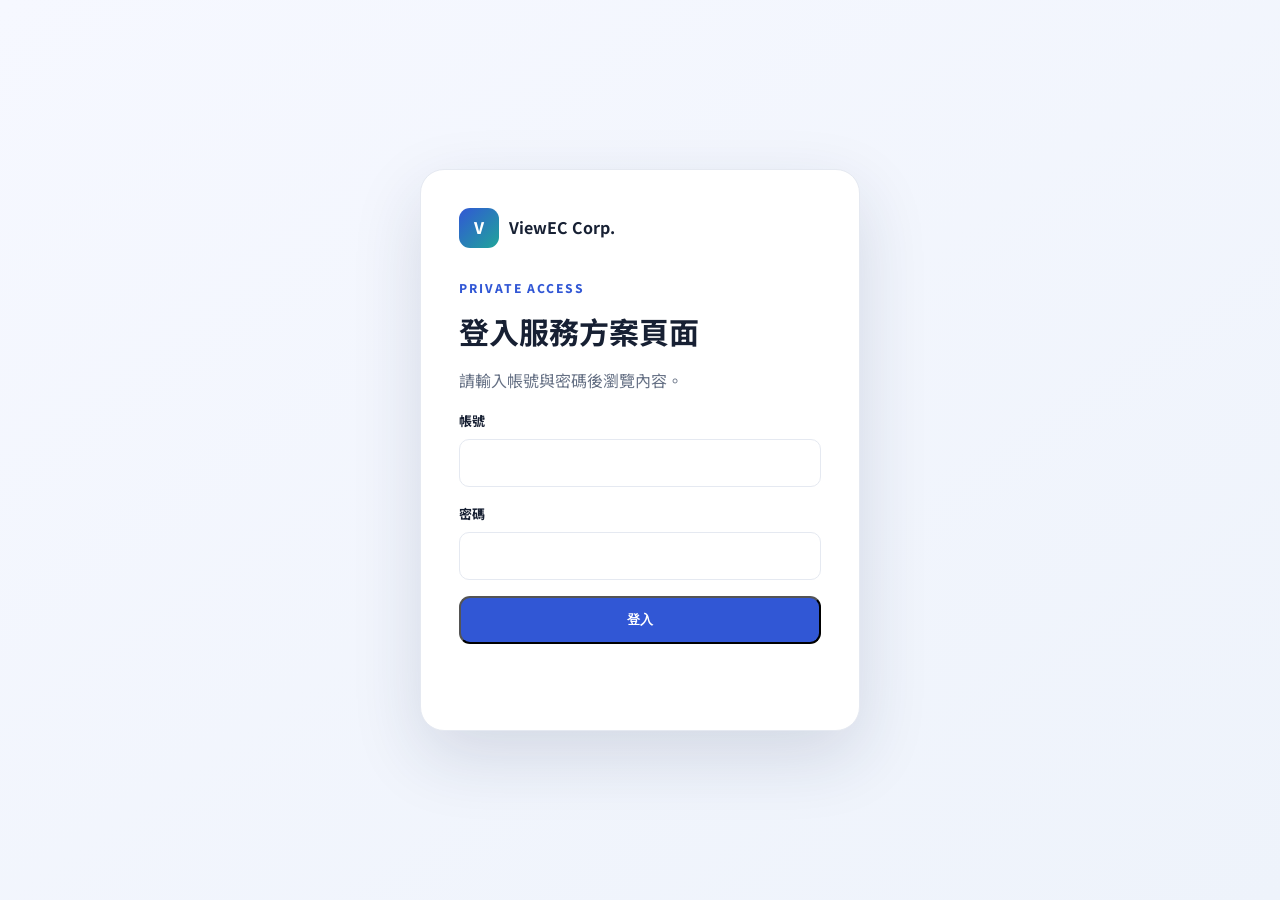
==== index.html @ 18a2d403 "Add files via upload" ====
<!DOCTYPE html>
<html lang="zh-Hant">
<head>
<meta charset="UTF-8"><meta name="viewport" content="width=device-width,initial-scale=1.0">
<title>ViewEC Corp.｜日本市場拓展服務方案</title>
<meta name="description" content="日本市場分析、電商建置、顧問陪跑、團隊培訓與電商營運服務方案。">
<link rel="preconnect" href="https://fonts.googleapis.com"><link rel="preconnect" href="https://fonts.gstatic.com" crossorigin>
<link href="https://fonts.googleapis.com/css2?family=Noto+Sans+TC:wght@400;500;600;700;800&display=swap" rel="stylesheet">
<link rel="stylesheet" href="style.css">
</head>
<body>
<div id="authGate" class="auth-gate" hidden><div class="login-card"><div class="login-brand"><span>V</span><strong>ViewEC Corp.</strong></div><p class="eyebrow">PRIVATE ACCESS</p><h1>登入服務方案頁面</h1><p>請輸入帳號與密碼後瀏覽內容。</p><form id="loginForm"><label>帳號<input id="loginUser" autocomplete="username" required></label><label>密碼<input id="loginPass" type="password" autocomplete="current-password" required></label><button class="cta full" type="submit">登入</button><p id="loginError" class="login-error" aria-live="polite"></p></form></div></div>
<div id="siteApp" hidden>
<header class="header"><div class="container nav"><a class="logo" href="#top"><span>V</span>ViewEC Corp.</a><button id="menu" aria-label="開啟選單">☰</button><nav id="nav"><a href="#services">服務內容</a><a href="#audience">適用對象</a><a href="#plans">服務方案</a><a href="#compare">方案比較</a><a href="addons.html">單項服務</a><button class="nav-logout" id="logoutBtn" type="button">登出</button></nav></div></header>
<main id="top">
<section class="hero"><div class="container hero-grid"><div class="reveal"><p class="eyebrow">JAPAN MARKET GROWTH PARTNER</p><h1>讓台灣品牌，<br>更有策略地走進日本市場。</h1><p class="lead">從市場分析、平台建置、商品在地化到營運優化，提供符合品牌現況與團隊能力的日本市場拓展方案。</p><div class="actions"><a class="cta" href="#plans">查看服務方案</a><a class="ghost" href="addons.html">查看單項服務</a></div><div class="tags"><span>日本市場分析</span><span>跨境電商建置</span><span>顧問陪跑與培訓</span><span>日本電商營運</span></div></div><div class="dashboard reveal"><div class="window"><div class="dots">● ● ●</div><div class="panel"><div class="panel-title"><div><small>JAPAN EC OVERVIEW</small><strong>品牌成長儀表板</strong></div><b>LIVE</b></div><div class="kpis"><div><small>營收成長</small><strong>+42%</strong></div><div><small>轉換率</small><strong>3.8%</strong></div><div><small>ROAS</small><strong>284%</strong></div></div><div class="bars"><i style="height:35%"></i><i style="height:50%"></i><i style="height:44%"></i><i style="height:66%"></i><i style="height:59%"></i><i style="height:82%"></i><i style="height:95%"></i></div><div class="platforms"><span>Rakuten</span><span>Amazon</span><span>Shopify</span><span>OMO</span></div></div></div></div></div></section>
<section class="section" id="services"><div class="container"><div class="heading center reveal"><p class="eyebrow">WHAT WE DO</p><h2>從進入市場到穩定成長，整合每一個關鍵環節。</h2><p>不只協助執行，也協助品牌建立能長期運作的日本市場能力。</p></div><div class="grid four">
<article class="card reveal"><em>01</em><div class="icon">市場</div><h3>日本市場分析</h3><p>確認商品定位、市場機會、競品與消費者需求。</p><ul><li>市場與競品調查</li><li>商品適性與價格分析</li><li>關鍵字與消費趨勢</li></ul></article>
<article class="card reveal"><em>02</em><div class="icon">建置</div><h3>EC 平台建置</h3><p>依據品牌資源與銷售模式，規劃適合的平台與架構。</p><ul><li>Rakuten／Amazon</li><li>Shopify／自有官網</li><li>商品頁與購物流程</li></ul></article>
<article class="card reveal"><em>03</em><div class="icon">顧問</div><h3>顧問陪跑與培訓</h3><p>協助團隊補足日本市場知識，建立可自行執行的營運能力。</p><ul><li>定期顧問會議</li><li>日本市場策略建議</li><li>SOP 建立與團隊培訓</li></ul></article>
<article class="card reveal"><em>04</em><div class="icon">營運</div><h3>日本電商營運</h3><p>從商品上架、活動到數據檢討，持續改善營運表現。</p><ul><li>商品頁在地化</li><li>廣告與活動規劃</li><li>KPI 與營運優化</li></ul></article>
</div></div></section>
<section class="section soft" id="audience"><div class="container"><div class="heading reveal audience-heading"><p class="eyebrow">WHO IT IS FOR</p><h2>依照你的現況，選擇不同的推進方式。</h2><p>選擇最符合目前狀況的階段，我們會在下方為你標示推薦方案。</p></div><div class="grid three stage-grid">
<button class="aud stage-card reveal" type="button" data-stage="starter"><span>新手階段</span><h3>尚未具備電商經驗</h3><p>希望用最少成本測試日本市場對產品的反應，先以實際市場驗證評估商品是否具有發展潛力。</p><b>推薦：基礎導入方案／代銷售方案 →</b></button>
<button class="aud stage-card feature reveal" type="button" data-stage="growth"><span>拓展階段</span><h3>已有電商經驗，但尚未進入日本</h3><p>補足日本法規、在地化、平台規則與行銷差異。</p><b>推薦：日本市場陪跑方案 →</b></button>
<button class="aud stage-card reveal" type="button" data-stage="enterprise"><span>成長階段</span><h3>已進入日本，希望改善成效</h3><p>想進入或已經進入日本市場，希望節省內部人力與營運成本，將日本電商營運交由 ViewEC 執行。</p><b>推薦：客製代營運方案 →</b></button>
</div></div></section>
<section class="section" id="plans"><div class="container"><div class="heading center reveal wide-heading"><p class="eyebrow">SERVICE PLANS</p><h2>依照品牌階段，選擇適合的合作方案。</h2><p>推薦方案會依照你上方選擇的品牌階段自動切換；服務方案可單獨購買，也可與單項服務自由組合。</p></div><div class="grid three pricing">
<article class="price reveal" data-plan="starter"><b class="recommended" hidden>推薦方案</b><p class="plan">STARTER</p><h3>基礎導入方案</h3><p class="desc">適合希望以較低初期投入測試日本市場對產品的反應，評估市場潛力與後續投入可行性的品牌。</p><div class="price-type"><small>專案型</small><strong>先驗證市場</strong></div><ul><li>品牌與商品現況訪談</li><li>日本市場與競品分析</li><li>商品適性與價格建議</li><li>平台與進入方式建議</li><li>一次成果說明會議</li></ul><button class="ghost full select-plan" type="button" data-plan="starter">選擇此方案</button></article>
<article class="price reveal popular" data-plan="growth"><b class="recommended">推薦方案</b><p class="plan">GROWTH</p><h3>日本市場陪跑方案</h3><p class="desc">適合已有電商能力，但缺少日本市場經驗，希望由顧問陪同推進並建立內部營運能力的品牌。</p><div class="price-type"><small>月顧問型</small><strong>陪你一起做</strong></div><ul><li>日本市場策略與年度規劃</li><li>平台、商品頁與活動建議</li><li>廣告策略與優化建議</li><li>定期顧問會議</li><li>KPI 管理、SOP 與團隊培訓</li></ul><button class="cta full select-plan" type="button" data-plan="growth">選擇此方案</button></article>
<article class="price reveal" data-plan="enterprise"><b class="recommended" hidden>推薦方案</b><p class="plan">ENTERPRISE</p><h3>客製代營運方案</h3><p class="desc">適合想進入或已進入日本市場，希望節省內部人力與營運成本，將日常營運與執行交由 ViewEC 團隊負責的品牌。</p><div class="price-type"><small>月營運型</small><strong>由我們執行</strong></div><ul><li>基本方案：NT$36,000／月＋3%</li><li>圖片設計方案：NT$48,000／月＋3%</li><li>行銷設計方案：NT$52,000／月＋3%</li><li>年繳可享 9 折優惠</li></ul><a class="ghost full" href="#managed-plans">查看 3 種方案</a></article>
</div>
<div class="sales-entry reveal"><div><p class="plan">SALES</p><h3>代銷售方案</h3><p>適合希望用最少成本測試日本市場對產品的反應，透過實際銷售評估商品是否具有市場潛力的新手品牌。</p></div><a class="cta" href="#sales-plans">查看 2 種方案</a></div>
<div id="selectionNotice" class="selection-notice" hidden></div></div></section>
<section class="section soft subplans" id="sales-plans"><div class="container"><div class="heading center reveal"><p class="eyebrow">SALES PLANS</p><h2>代銷售方案</h2><p>以較低固定成本進入日本市場，透過實際銷售驗證市場反應。</p></div><div class="grid two subplan-grid">
<article class="price reveal"><p class="plan">SIMPLE</p><h3>簡易方案</h3><p class="old-price">原價 NT$28,000／月</p><div class="subprice">NT$19,800<small>／月（未稅）</small></div><p class="fee-note">＋25% 營收服務費（含運費）｜年繳可享 9 折</p><ul><li>文案翻譯／日籍編修／QC／上架：5 個 Listing</li><li>商品 SEO 優化</li><li>協助金物流設定、訂單管理</li><li>協助出貨與國際配送</li><li>樂天站內日文客服與評價管理</li><li>行銷活動規劃與執行</li><li>廣告投放：請參考單項服務</li></ul><button class="ghost full select-plan" type="button" data-plan="salesSimple">選擇此方案</button></article>
<article class="price reveal"><p class="plan">BASIC</p><h3>基本方案</h3><p class="old-price">原價 NT$38,000／月</p><div class="subprice">NT$25,800<small>／月（未稅）</small></div><p class="fee-note">＋25% 營收服務費（含運費）｜年繳可享 9 折</p><ul><li>文案翻譯／日籍編修／QC／上架：10 個 Listing</li><li>商品 SEO 優化</li><li>協助金物流設定、訂單管理</li><li>協助出貨與國際配送</li><li>樂天站內日文客服與評價管理</li><li>行銷活動規劃與執行</li><li>廣告投放：請參考單項服務</li></ul><button class="ghost full select-plan" type="button" data-plan="salesBasic">選擇此方案</button></article>
</div></div></section>
<section class="section" id="managed-plans"><div class="container"><div class="heading center reveal"><p class="eyebrow">MANAGED OPERATION</p><h2>客製代營運方案</h2><p>依需要的營運與設計支援程度，選擇適合的執行方案。</p></div><div class="grid three subplan-grid">
<article class="price reveal"><p class="plan">BASIC</p><h3>基本方案</h3><div class="subprice">NT$36,000<small>／月（未稅）</small></div><p class="fee-note">＋3% 營收服務費｜年繳可享 9 折</p><ul><li>前期市場調查</li><li>文案翻譯／日籍編修／QC／上架：10 個 Listing</li><li>商品 SEO 優化</li><li>訂單、庫存、物流與客服管理</li><li>行銷活動規劃與執行、廣告投放</li><li>月度營運與後台數據報告</li></ul><button class="ghost full select-plan" type="button" data-plan="managedBasic">選擇此方案</button></article>
<article class="price reveal"><p class="plan">DESIGN</p><h3>圖片設計方案</h3><div class="subprice">NT$48,000<small>／月（未稅）</small></div><p class="fee-note">＋3% 營收服務費｜年繳可享 9 折</p><ul><li>包含基本方案服務</li><li>商品圖片企劃與設計</li><li>商品視覺優化</li><li>文案翻譯／日籍編修／QC／上架：10 個 Listing</li><li>月度營運與後台數據報告</li></ul><button class="ghost full select-plan" type="button" data-plan="managedDesign">選擇此方案</button></article>
<article class="price reveal"><p class="plan">MARKETING DESIGN</p><h3>行銷設計方案</h3><div class="subprice">NT$52,000<small>／月（未稅）</small></div><p class="fee-note">＋3% 營收服務費｜年繳可享 9 折</p><ul><li>包含基本方案服務</li><li>商品圖片企劃與設計</li><li>品牌專頁製作</li><li>廣告／行銷圖片設計</li><li>行銷活動與廣告完整執行</li><li>月度營運與後台數據報告</li></ul><button class="ghost full select-plan" type="button" data-plan="managedMarketing">選擇此方案</button></article>
</div></div></section>
<section class="section soft" id="compare"><div class="container"><div class="heading center reveal"><p class="eyebrow">PLAN COMPARISON</p><h2>完整方案比較</h2><p>先確認合作模式，再一次比較代銷售與客製代營運的所有服務內容與報價。</p></div>
<div class="comparison-block reveal"><div class="comparison-title"><div><span>01</span><h3>合作模式比較</h3></div><p>確認你需要的是市場導入、顧問陪跑，或直接委託 ViewEC 執行。</p></div><div class="table-wrap"><table><thead><tr><th>服務內容</th><th>基礎導入</th><th class="highlight">市場陪跑</th><th>客製代營運</th></tr></thead><tbody>
<tr><td>品牌與需求訪談</td><td>✓</td><td class="highlight">✓</td><td>✓</td></tr><tr><td>日本市場與競品分析</td><td>基礎</td><td class="highlight">定期更新</td><td>深度客製</td></tr><tr><td>商品適性與價格建議</td><td>✓</td><td class="highlight">✓</td><td>✓</td></tr><tr><td>日本法規與流程建議</td><td>基礎</td><td class="highlight">✓</td><td>✓</td></tr><tr><td>EC 平台規劃</td><td>建議</td><td class="highlight">策略規劃</td><td>建置與整合</td></tr><tr><td>商品頁在地化</td><td></td><td class="highlight">建議與檢討</td><td>執行支援</td></tr><tr><td>廣告與活動營運</td><td></td><td class="highlight">策略與優化建議</td><td>完整執行</td></tr><tr><td>KPI 與數據檢討</td><td>一次</td><td class="highlight">定期</td><td>定期＋Dashboard</td></tr><tr><td>顧問會議</td><td>成果會議</td><td class="highlight">每月／雙週</td><td>依專案安排</td></tr><tr><td>SOP 與團隊培訓</td><td></td><td class="highlight">✓</td><td></td></tr>
</tbody></table></div></div>

<div class="comparison-block detailed-comparison reveal"><div class="comparison-title"><div><span>02</span><h3>營運方案完整比較</h3></div><p>代銷售 2 種方案與客製代營運 3 種方案，價格與服務內容一次看清楚。</p></div>
<div class="mobile-swipe-hint">← 左右滑動查看更多方案 →</div>
<div class="table-wrap detailed-table-wrap"><table class="detailed-table">
<colgroup><col class="service-col"><col class="plan-col"><col class="plan-col"><col class="plan-col"><col class="plan-col"><col class="plan-col"></colgroup><thead>
<tr class="group-head"><th rowspan="2">服務內容</th><th colspan="2" class="sales-group">代銷售</th><th colspan="3" class="managed-group">客製代營運</th></tr>
<tr><th data-plan-col="salesSimple">簡易方案</th><th data-plan-col="salesBasic">基本方案</th><th data-plan-col="managedBasic">基本方案</th><th data-plan-col="managedDesign">圖片設計方案</th><th data-plan-col="managedMarketing">行銷設計方案</th></tr>
</thead><tbody>
<tr class="price-row"><td>月費（未稅）</td><td data-plan-col="salesSimple"><strong>NT$19,800</strong><small>原價 NT$28,000</small></td><td data-plan-col="salesBasic"><strong>NT$25,800</strong><small>原價 NT$38,000</small></td><td data-plan-col="managedBasic"><strong>NT$36,000</strong></td><td data-plan-col="managedDesign"><strong>NT$48,000</strong></td><td data-plan-col="managedMarketing"><strong>NT$52,000</strong></td></tr>
<tr><td>營收服務費</td><td data-plan-col="salesSimple"><b>25%</b><small>含運費</small></td><td data-plan-col="salesBasic"><b>25%</b><small>含運費</small></td><td data-plan-col="managedBasic"><b>3%</b></td><td data-plan-col="managedDesign"><b>3%</b></td><td data-plan-col="managedMarketing"><b>3%</b></td></tr>
<tr><td>年繳優惠</td><td data-plan-col="salesSimple">9 折</td><td data-plan-col="salesBasic">9 折</td><td data-plan-col="managedBasic">9 折</td><td data-plan-col="managedDesign">9 折</td><td data-plan-col="managedMarketing">9 折</td></tr>
<tr class="category-row"><td colspan="6">前置作業</td></tr>
<tr><td>前期市場調查</td><td data-plan-col="salesSimple"></td><td data-plan-col="salesBasic"></td><td data-plan-col="managedBasic">✓</td><td data-plan-col="managedDesign">✓</td><td data-plan-col="managedMarketing">✓</td></tr>
<tr><td>文案翻譯／日籍編修／QC／上架</td><td data-plan-col="salesSimple">5 個 Listing</td><td data-plan-col="salesBasic">10 個 Listing</td><td data-plan-col="managedBasic">10 個 Listing</td><td data-plan-col="managedDesign">10 個 Listing</td><td data-plan-col="managedMarketing">10 個 Listing</td></tr>
<tr><td>商品 SEO 優化</td><td data-plan-col="salesSimple">✓</td><td data-plan-col="salesBasic">✓</td><td data-plan-col="managedBasic">✓</td><td data-plan-col="managedDesign">✓</td><td data-plan-col="managedMarketing">✓</td></tr>
<tr><td>商品圖片企劃與設計</td><td data-plan-col="salesSimple"></td><td data-plan-col="salesBasic"></td><td data-plan-col="managedBasic"></td><td data-plan-col="managedDesign">✓</td><td data-plan-col="managedMarketing">✓</td></tr>
<tr><td>協助金物流設置</td><td data-plan-col="salesSimple">✓</td><td data-plan-col="salesBasic">✓</td><td data-plan-col="managedBasic">✓</td><td data-plan-col="managedDesign">✓</td><td data-plan-col="managedMarketing">✓</td></tr>
<tr class="category-row"><td colspan="6">動態營運</td></tr>
<tr><td>訂單管理</td><td data-plan-col="salesSimple">✓</td><td data-plan-col="salesBasic">✓</td><td data-plan-col="managedBasic">✓</td><td data-plan-col="managedDesign">✓</td><td data-plan-col="managedMarketing">✓</td></tr>
<tr><td>庫存規劃與管理</td><td data-plan-col="salesSimple"></td><td data-plan-col="salesBasic"></td><td data-plan-col="managedBasic">✓</td><td data-plan-col="managedDesign">✓</td><td data-plan-col="managedMarketing">✓</td></tr>
<tr><td>協助出貨與國際配送</td><td data-plan-col="salesSimple">✓</td><td data-plan-col="salesBasic">✓</td><td data-plan-col="managedBasic">✓</td><td data-plan-col="managedDesign">✓</td><td data-plan-col="managedMarketing">✓</td></tr>
<tr><td>樂天站內日文客服與評價管理</td><td data-plan-col="salesSimple">✓</td><td data-plan-col="salesBasic">✓</td><td data-plan-col="managedBasic">✓</td><td data-plan-col="managedDesign">✓</td><td data-plan-col="managedMarketing">✓</td></tr>
<tr><td>行銷活動規劃與執行</td><td data-plan-col="salesSimple">✓</td><td data-plan-col="salesBasic">✓</td><td data-plan-col="managedBasic">✓</td><td data-plan-col="managedDesign">✓</td><td data-plan-col="managedMarketing">✓</td></tr>
<tr><td>品牌專頁製作</td><td data-plan-col="salesSimple"></td><td data-plan-col="salesBasic"></td><td data-plan-col="managedBasic"></td><td data-plan-col="managedDesign">✓</td><td data-plan-col="managedMarketing">✓</td></tr>
<tr class="category-row"><td colspan="6">廣告行銷</td></tr>
<tr><td>廣告投放</td><td data-plan-col="salesSimple"><a href="addons.html">請參考單項服務</a></td><td data-plan-col="salesBasic"><a href="addons.html">請參考單項服務</a></td><td data-plan-col="managedBasic">✓</td><td data-plan-col="managedDesign">✓</td><td data-plan-col="managedMarketing">✓</td></tr>
<tr><td>廣告／行銷圖片設計</td><td data-plan-col="salesSimple"></td><td data-plan-col="salesBasic"></td><td data-plan-col="managedBasic"></td><td data-plan-col="managedDesign"></td><td data-plan-col="managedMarketing">✓</td></tr>
<tr class="category-row"><td colspan="6">營運策略與反饋</td></tr>
<tr><td>月度營運報告</td><td data-plan-col="salesSimple"></td><td data-plan-col="salesBasic"></td><td data-plan-col="managedBasic">✓</td><td data-plan-col="managedDesign">✓</td><td data-plan-col="managedMarketing">✓</td></tr>
<tr><td>後台數據報告</td><td data-plan-col="salesSimple"></td><td data-plan-col="salesBasic"></td><td data-plan-col="managedBasic">✓</td><td data-plan-col="managedDesign">✓</td><td data-plan-col="managedMarketing">✓</td></tr>
<tr class="choose-row"><td>選擇方案</td><td data-plan-col="salesSimple"><button class="compare-select select-plan" type="button" data-plan="salesSimple">選擇此方案</button></td><td data-plan-col="salesBasic"><button class="compare-select select-plan" type="button" data-plan="salesBasic">選擇此方案</button></td><td data-plan-col="managedBasic"><button class="compare-select select-plan" type="button" data-plan="managedBasic">選擇此方案</button></td><td data-plan-col="managedDesign"><button class="compare-select select-plan" type="button" data-plan="managedDesign">選擇此方案</button></td><td data-plan-col="managedMarketing"><button class="compare-select select-plan" type="button" data-plan="managedMarketing">選擇此方案</button></td></tr>
</tbody></table></div></div>
<p class="note">※ 實際服務內容、執行範圍與費用，將依品牌現況、商品類型及目標市場另行確認。上述價格皆為未稅價格。</p></div></section>
</main>
<div class="floating-summary" id="floatingSummary" hidden><div><small>已選擇方案</small><strong id="floatingPlan">—</strong></div><a class="cta small" href="addons.html">繼續選擇單項服務</a></div>
<script src="script.js"></script></div></body></html>
---- style.css ----
:root{--p:#3157d5;--pd:#203da5;--ps:#eef2ff;--a:#20a59a;--t:#172033;--m:#657084;--l:#e5e9f1;--soft:#f6f8fc;--dark:#111a2c;--shadow:0 18px 50px rgba(28,43,79,.09)}*{box-sizing:border-box}html{scroll-behavior:smooth}body{margin:0;font-family:"Noto Sans TC",sans-serif;color:var(--t);line-height:1.7}a{color:inherit}.container{width:min(1180px,calc(100% - 40px));margin:auto}.header{position:sticky;top:0;z-index:20;background:rgba(255,255,255,.9);backdrop-filter:blur(15px);border-bottom:1px solid var(--l)}.nav{min-height:72px;display:flex;align-items:center;justify-content:space-between}.logo{display:flex;gap:10px;align-items:center;text-decoration:none;font-size:20px;font-weight:800}.logo span{width:36px;height:36px;display:grid;place-items:center;border-radius:10px;background:linear-gradient(135deg,var(--p),var(--a));color:#fff}nav{display:flex;gap:28px;align-items:center}nav a{text-decoration:none;font-size:14px;font-weight:600;color:#4f5a6d}#menu{display:none;border:0;background:none;font-size:25px}.cta,.ghost{min-height:48px;display:inline-flex;align-items:center;justify-content:center;padding:0 24px;border-radius:11px;text-decoration:none;font-weight:700}.cta{background:var(--p);color:#fff!important}.cta:hover{background:var(--pd)}.cta.small{min-height:40px;padding:0 18px}.ghost{border:1px solid var(--l);background:#fff}.full{width:100%}.hero{padding:105px 0 95px;background:linear-gradient(180deg,#f8faff,#fff)}.hero-grid{display:grid;grid-template-columns:1.05fr .95fr;gap:70px;align-items:center}.eyebrow{margin:0 0 14px;color:var(--p);font-size:12px;font-weight:800;letter-spacing:.16em}.hero h1{margin:0;font-size:clamp(42px,5vw,68px);line-height:1.22;letter-spacing:-.045em}.lead{margin:25px 0 0;color:var(--m);font-size:18px}.actions,.tags{display:flex;gap:12px;flex-wrap:wrap;margin-top:32px}.tags{margin-top:22px}.tags span{padding:7px 12px;border:1px solid var(--l);border-radius:999px;font-size:12px;color:#566174}.window{padding:13px;border-radius:24px;background:#fff;box-shadow:0 30px 80px rgba(42,66,132,.18);transform:rotate(1.5deg)}.dots{height:35px;color:#d7ddea}.panel{padding:25px;border-radius:17px;background:var(--dark);color:#fff}.panel-title{display:flex;justify-content:space-between}.panel-title small,.panel-title strong{display:block}.panel-title small{color:#8290aa;font-size:9px}.panel-title b{color:#72e1d6;font-size:10px}.kpis{display:grid;grid-template-columns:repeat(3,1fr);gap:10px;margin-top:22px}.kpis div{padding:14px;border:1px solid rgba(255,255,255,.07);border-radius:12px}.kpis small,.kpis strong{display:block}.kpis small{color:#8290aa}.bars{height:180px;display:flex;align-items:flex-end;gap:12px;margin-top:22px;padding:20px 18px 0;background:repeating-linear-gradient(to bottom,rgba(255,255,255,.06) 0,rgba(255,255,255,.06) 1px,transparent 1px,transparent 38px)}.bars i{flex:1;min-height:20px;border-radius:7px 7px 0 0;background:linear-gradient(#708cff,#3157d5)}.platforms{display:flex;justify-content:space-between;margin-top:18px;color:#8290aa;font-size:10px}.section{padding:100px 0}.soft{background:var(--soft)}.heading{max-width:760px;margin-bottom:48px}.heading.center{text-align:center;margin-left:auto;margin-right:auto}.heading h2{margin:0;font-size:clamp(32px,4vw,48px);line-height:1.3;letter-spacing:-.035em}.heading>p:last-child{color:var(--m)}.grid{display:grid;gap:20px}.four{grid-template-columns:repeat(4,1fr)}.three{grid-template-columns:repeat(3,1fr)}.card,.aud,.price{position:relative;padding:28px;border:1px solid var(--l);border-radius:18px;background:#fff}.card{min-height:405px}.card em{position:absolute;right:24px;color:#cfd5df;font-style:normal}.icon{width:56px;height:56px;display:grid;place-items:center;border-radius:15px;background:var(--ps);color:var(--p);font-size:13px;font-weight:800}.card h3,.aud h3,.price h3{font-size:21px}.card p,.aud p,.desc{color:var(--m);font-size:14px}.card ul,.price ul{padding:0;list-style:none}.card li,.price li{position:relative;padding-left:20px;margin:10px 0;color:#4d586a;font-size:14px}.card li:before,.price li:before{content:"✓";position:absolute;left:0;color:var(--a);font-weight:800}.aud span{padding:6px 10px;border-radius:999px;background:var(--ps);color:var(--p);font-size:12px;font-weight:700}.aud.feature{border-color:#aebcf4;box-shadow:var(--shadow)}.price{display:flex;flex-direction:column;padding:35px 30px}.price.popular{border:2px solid var(--p);transform:translateY(-12px);box-shadow:0 24px 60px rgba(49,87,213,.16)}.recommended{position:absolute;top:-16px;left:50%;transform:translateX(-50%);padding:7px 16px;border-radius:999px;background:var(--p);color:#fff;font-size:12px}.plan{color:var(--p);font-size:11px;font-weight:800;letter-spacing:.15em}.desc{min-height:72px}.price-type{padding:18px 0;margin:18px 0;border-top:1px solid var(--l);border-bottom:1px solid var(--l)}.price-type small,.price-type strong{display:block}.price-type strong{font-size:23px}.price ul{flex:1}.table-wrap{overflow-x:auto;border:1px solid var(--l);border-radius:20px;background:#fff;box-shadow:var(--shadow)}table{width:100%;min-width:850px;border-collapse:collapse}th,td{padding:18px 22px;border-bottom:1px solid var(--l);text-align:center;font-size:14px}th:first-child,td:first-child{text-align:left;width:31%;font-weight:600}th{background:#fbfcfe}.highlight{background:#f3f6ff}.last td{border:0;padding:24px}.last a{padding:9px 16px;border:1px solid #b9c5f1;border-radius:9px;color:var(--p);text-decoration:none;font-weight:700}.last .table-cta{background:var(--p);color:#fff}.note{text-align:center;color:var(--m);font-size:12px}.reveal{opacity:0;transform:translateY(18px);transition:.65s}.reveal.visible{opacity:1;transform:none}@media(max-width:960px){.hero-grid{grid-template-columns:1fr}.four{grid-template-columns:repeat(2,1fr)}.three{grid-template-columns:1fr}.price.popular{transform:none}.desc{min-height:auto}}@media(max-width:760px){.container{width:calc(100% - 28px)}#menu{display:block}nav{display:none;position:absolute;top:66px;left:14px;right:14px;padding:16px;border:1px solid var(--l);border-radius:14px;background:#fff;box-shadow:var(--shadow)}nav.open{display:grid}.hero{padding:72px 0}.hero h1{font-size:39px}.actions .cta,.actions .ghost{width:100%}.kpis{grid-template-columns:1fr}.four{grid-template-columns:1fr}.section{padding:75px 0}}

/* 2026 update */
.heading.wide-heading{max-width:980px}.heading.wide-heading h2{white-space:nowrap}.audience-heading{max-width:900px}.audience-heading h2{white-space:nowrap}.stage-card{appearance:none;text-align:left;font:inherit;color:inherit;cursor:pointer;width:100%;transition:.2s}.stage-card:hover{transform:translateY(-3px);box-shadow:var(--shadow)}.stage-card b{display:block;margin-top:18px;color:var(--p);font-size:13px}.price{transition:.25s}.price .recommended[hidden]{display:none}.select-plan{border:1px solid var(--l);cursor:pointer;font-family:inherit;font-size:14px}.selection-notice{max-width:680px;margin:28px auto 0;padding:16px 20px;text-align:center;border-radius:12px;background:var(--ps);color:#3f4d68}.selection-notice a{margin-left:8px;color:var(--p);font-weight:700;text-decoration:none}.floating-summary{position:fixed;z-index:18;right:24px;bottom:24px;display:flex;align-items:center;gap:18px;padding:14px 16px;border:1px solid var(--l);border-radius:16px;background:#fff;box-shadow:0 18px 50px rgba(28,43,79,.16)}.floating-summary small,.floating-summary strong{display:block}.floating-summary small{color:var(--m);font-size:11px}.nav-logout{border:0;background:none;color:#718096;font:inherit;font-size:13px;cursor:pointer}.nav a.active{color:var(--p)}
.auth-gate{position:fixed;inset:0;z-index:100;background:linear-gradient(145deg,#f6f8ff,#eef3fb);display:grid;place-items:center;padding:24px}.auth-gate[hidden]{display:none}.login-card{width:min(440px,100%);padding:38px;border:1px solid var(--l);border-radius:24px;background:#fff;box-shadow:0 25px 70px rgba(28,43,79,.14)}.login-brand{display:flex;align-items:center;gap:10px;margin-bottom:30px}.login-brand span{width:40px;height:40px;display:grid;place-items:center;border-radius:11px;background:linear-gradient(135deg,var(--p),var(--a));color:#fff;font-weight:800}.login-card h1{font-size:30px;line-height:1.3;margin:0 0 10px}.login-card>p:not(.eyebrow){color:var(--m)}.login-card label{display:block;margin:16px 0;font-size:13px;font-weight:700}.login-card input{width:100%;height:48px;margin-top:7px;padding:0 13px;border:1px solid var(--l);border-radius:10px;font:inherit;outline:none}.login-card input:focus{border-color:var(--p);box-shadow:0 0 0 3px var(--ps)}.login-error{min-height:24px;color:#c0392b!important;font-size:12px;text-align:center}
.addon-hero{padding:92px 0 60px;background:linear-gradient(180deg,#f8faff,#fff)}.addon-hero .container{max-width:980px;text-align:center}.addon-hero h1{margin:0 auto;max-width:940px;font-size:clamp(36px,5vw,58px);line-height:1.25;letter-spacing:-.04em}.addon-hero p:last-child{color:var(--m);font-size:16px}.addon-section{padding-top:45px}.addon-layout{display:grid;grid-template-columns:minmax(0,1fr) 350px;gap:30px;align-items:start}.addon-grid{display:grid;grid-template-columns:repeat(2,minmax(0,1fr));gap:20px}.addon-card{padding:26px;border:1px solid var(--l);border-radius:18px;background:#fff;box-shadow:0 8px 30px rgba(28,43,79,.04)}.addon-top{display:flex;justify-content:space-between;align-items:center;gap:10px}.addon-top>span{color:var(--p);font-size:10px;font-weight:800;letter-spacing:.14em}.switch-line{font-size:12px;font-weight:700;color:#4f5a6d}.switch-line input{accent-color:var(--p)}.addon-card h2{margin:16px 0 8px;font-size:21px}.addon-card p,.addon-card li{font-size:13px;color:var(--m)}.addon-card ul{padding-left:19px;min-height:82px}.addon-price{margin-top:18px;padding-top:15px;border-top:1px solid var(--l);font-size:15px;font-weight:800;color:var(--t)}.qty-row{display:flex;justify-content:space-between;align-items:center;margin-top:14px;padding:10px 0;border-top:1px dashed var(--l);font-size:12px}.qty-row>div{display:flex;align-items:center}.qty-row button,.qty-row input{height:32px;border:1px solid var(--l);background:#fff}.qty-row button{width:32px;cursor:pointer}.qty-row input{width:54px;text-align:center;border-left:0;border-right:0}.estimate-card{position:sticky;top:96px;padding:27px;border:1px solid var(--l);border-radius:20px;background:#fff;box-shadow:var(--shadow)}.estimate-card h2{margin:0 0 20px}.estimate-group{padding:17px 0;border-top:1px solid var(--l)}.estimate-group>small{display:block;margin-bottom:10px;color:var(--m);font-weight:700}.estimate-line{display:flex;justify-content:space-between;gap:12px;margin:8px 0;font-size:13px}.estimate-line span{min-width:0}.estimate-line small{display:block;color:var(--m);font-size:10px}.estimate-line strong{text-align:right;white-space:nowrap}.text-link{display:inline-block;margin-top:6px;color:var(--p);font-size:11px;font-weight:700;text-decoration:none}.muted{color:var(--m);font-size:12px}.estimate-total{padding:18px 0;border-top:2px solid var(--t)}.estimate-total>div{display:flex;justify-content:space-between;margin:8px 0}.estimate-total strong{font-size:20px}.estimate-hint{font-size:10px;color:var(--m);line-height:1.6}.clear-btn{margin-top:10px;cursor:pointer;font-family:inherit}.header .logo{white-space:nowrap}
@media(max-width:1050px){.heading.wide-heading h2,.audience-heading h2{white-space:normal}.addon-layout{grid-template-columns:1fr}.estimate-card{position:relative;top:auto}.addon-grid{grid-template-columns:repeat(2,minmax(0,1fr))}}
@media(max-width:760px){.addon-grid{grid-template-columns:1fr}.floating-summary{left:14px;right:14px;bottom:14px;justify-content:space-between}.addon-hero{padding:65px 0 40px}.addon-hero h1{font-size:36px}.login-card{padding:28px}.heading h2{font-size:32px;word-break:keep-all}.audience-heading h2,.heading.wide-heading h2{white-space:normal}.stage-card h3{font-size:19px}}
/* 2026-08-17 plan architecture update */
.two{grid-template-columns:repeat(2,minmax(0,1fr))}.sales-entry{margin-top:28px;padding:28px 32px;border:1px solid #cfd8ff;border-radius:18px;background:linear-gradient(135deg,#f7f9ff,#fff);display:flex;align-items:center;justify-content:space-between;gap:28px}.sales-entry h3{margin:4px 0 8px;font-size:26px}.sales-entry p{margin:0;color:var(--m)}.subplan-grid{align-items:stretch}.subplan-grid .price{transform:none}.subprice{font-size:30px;font-weight:800;color:var(--t);line-height:1.3}.subprice small{font-size:13px;font-weight:600;color:var(--m)}.old-price{text-decoration:line-through;color:#8b94a5;font-size:12px;margin-bottom:5px}.fee-note{padding:10px 12px;border-radius:9px;background:var(--ps);color:var(--p);font-size:12px;font-weight:700}.featured-addon{border-color:#b8c6ff;background:linear-gradient(180deg,#fbfcff,#fff)}.addon-old{margin-top:14px}.revenue-input{display:flex;align-items:center;border:1px solid var(--l);border-radius:10px;overflow:hidden}.revenue-input span{padding:0 10px;color:var(--m);font-size:12px}.revenue-input input{width:100%;height:42px;border:0;outline:0;font:inherit}.subplans{scroll-margin-top:72px}#managed-plans{scroll-margin-top:72px}
@media(max-width:760px){.two{grid-template-columns:1fr}.sales-entry{align-items:stretch;flex-direction:column}.sales-entry .cta{width:100%}}

/* 2026-08-17 detailed operations comparison */
.comparison-block{margin-top:34px}.comparison-block+.comparison-block{margin-top:54px}.comparison-title{display:flex;align-items:flex-end;justify-content:space-between;gap:28px;margin-bottom:18px}.comparison-title>div{display:flex;align-items:center;gap:12px}.comparison-title span{width:34px;height:34px;display:grid;place-items:center;border-radius:10px;background:var(--ps);color:var(--p);font-size:11px;font-weight:800}.comparison-title h3{margin:0;font-size:25px}.comparison-title p{margin:0;max-width:580px;color:var(--m);font-size:13px;text-align:right}.detailed-table-wrap{overflow:auto}.detailed-table{min-width:1120px}.detailed-table th:first-child,.detailed-table td:first-child{width:250px;min-width:250px}.detailed-table .group-head th{font-size:15px;color:#fff}.detailed-table .group-head th:first-child{background:#111827}.detailed-table .sales-group{background:#3157d5}.detailed-table .managed-group{background:#b72222}.detailed-table thead tr:nth-child(2) th:nth-child(-n+2){background:#eef2ff;color:#2448be}.detailed-table thead tr:nth-child(2) th:nth-child(n+3){background:#fff0f0;color:#a21f1f}.detailed-table td small{display:block;margin-top:3px;color:#8b94a5;font-size:10px}.detailed-table .price-row strong{display:block;font-size:17px}.detailed-table .category-row td{padding:10px 18px;background:#eef2f7;color:#253248;font-weight:800;text-align:left}.detailed-table td a{color:var(--p);font-weight:700;text-decoration:none}.detailed-table [data-plan-col].selected-col{background:#eef3ff!important;box-shadow:inset 2px 0 0 #3157d5,inset -2px 0 0 #3157d5}.detailed-table thead [data-plan-col].selected-col{background:#3157d5!important;color:#fff}.detailed-table .choose-row td{padding-top:20px;padding-bottom:20px}.compare-select{width:100%;padding:10px 12px;border:1px solid #bcc8f7;border-radius:9px;background:#fff;color:var(--p);font:inherit;font-size:12px;font-weight:800;cursor:pointer}.compare-select:hover,.compare-select.is-selected{background:var(--p);color:#fff;border-color:var(--p)}.mobile-swipe-hint{display:none;margin-bottom:10px;color:var(--m);font-size:11px;text-align:center}
@media(max-width:760px){.comparison-title{display:block}.comparison-title>div{margin-bottom:8px}.comparison-title p{text-align:left}.mobile-swipe-hint{display:block}.detailed-table-wrap{border-radius:16px}.detailed-table th:first-child,.detailed-table td:first-child{position:sticky;left:0;z-index:2;background:#fff;box-shadow:6px 0 12px rgba(31,42,68,.05)}.detailed-table thead .group-head th:first-child{z-index:5;background:#111827}.detailed-table .category-row td{position:static;box-shadow:none}.detailed-table .choose-row td:first-child{z-index:3}}

/* 2026-08-17 v5 comparison alignment + addon fee notes */
.detailed-table{table-layout:fixed}
.detailed-table col.service-col{width:250px}
.detailed-table col.plan-col{width:174px}
.detailed-table thead tr:nth-child(2) th{width:auto!important;text-align:center!important;font-weight:700}
.addon-fee-extra{margin:7px 0 0!important;color:#596579!important;font-size:11px!important;line-height:1.55}

/* 2026-08-18 v6 standalone services + flexible quote calculator */
.addon-wide{grid-column:1/-1}.ad-fee-box{display:grid;grid-template-columns:1.1fr 1fr;gap:20px;align-items:end;margin:18px 0;padding:18px;border-radius:14px;background:#f7f9ff;border:1px solid #dbe3ff}.ad-fee-box small,.ad-fee-box strong,.ad-fee-box span{display:block}.ad-fee-box strong{margin:5px 0 2px;font-size:20px;color:var(--t)}.ad-fee-box>label{font-size:12px;font-weight:700;color:var(--t)}.material-list{margin-top:22px;border-top:1px solid var(--l);padding-top:18px}.material-list h3{margin:0 0 10px;font-size:15px}.material-row{display:flex;align-items:center;justify-content:space-between;gap:18px;padding:12px 0;border-top:1px dashed var(--l)}.material-row:first-of-type{border-top:0}.material-row strong,.material-row small{display:block}.material-row strong{font-size:13px}.material-row small{margin-top:3px;color:var(--m);font-size:11px}.qty-control{display:flex;align-items:center;flex:0 0 auto}.qty-control button,.qty-control input{height:34px;border:1px solid var(--l);background:#fff}.qty-control button{width:34px;cursor:pointer}.qty-control input{width:58px;text-align:center;border-left:0;border-right:0}.included-note{margin:14px 0 0!important;padding:10px 12px;border-radius:9px;background:#edf8f2;color:#27704b!important;font-size:11px!important;font-weight:700}.service-included{border-color:#cfe7da;background:linear-gradient(180deg,#fbfffd,#fff)}.service-included .switch-line{color:#759183}.service-check:disabled{cursor:not-allowed}.estimate-line small{display:block;margin-top:3px;color:var(--m);font-size:10px;font-weight:500}
@media(max-width:760px){.addon-wide{grid-column:auto}.ad-fee-box{grid-template-columns:1fr}.material-row{align-items:flex-start}.material-row>div:first-child{max-width:65%}}
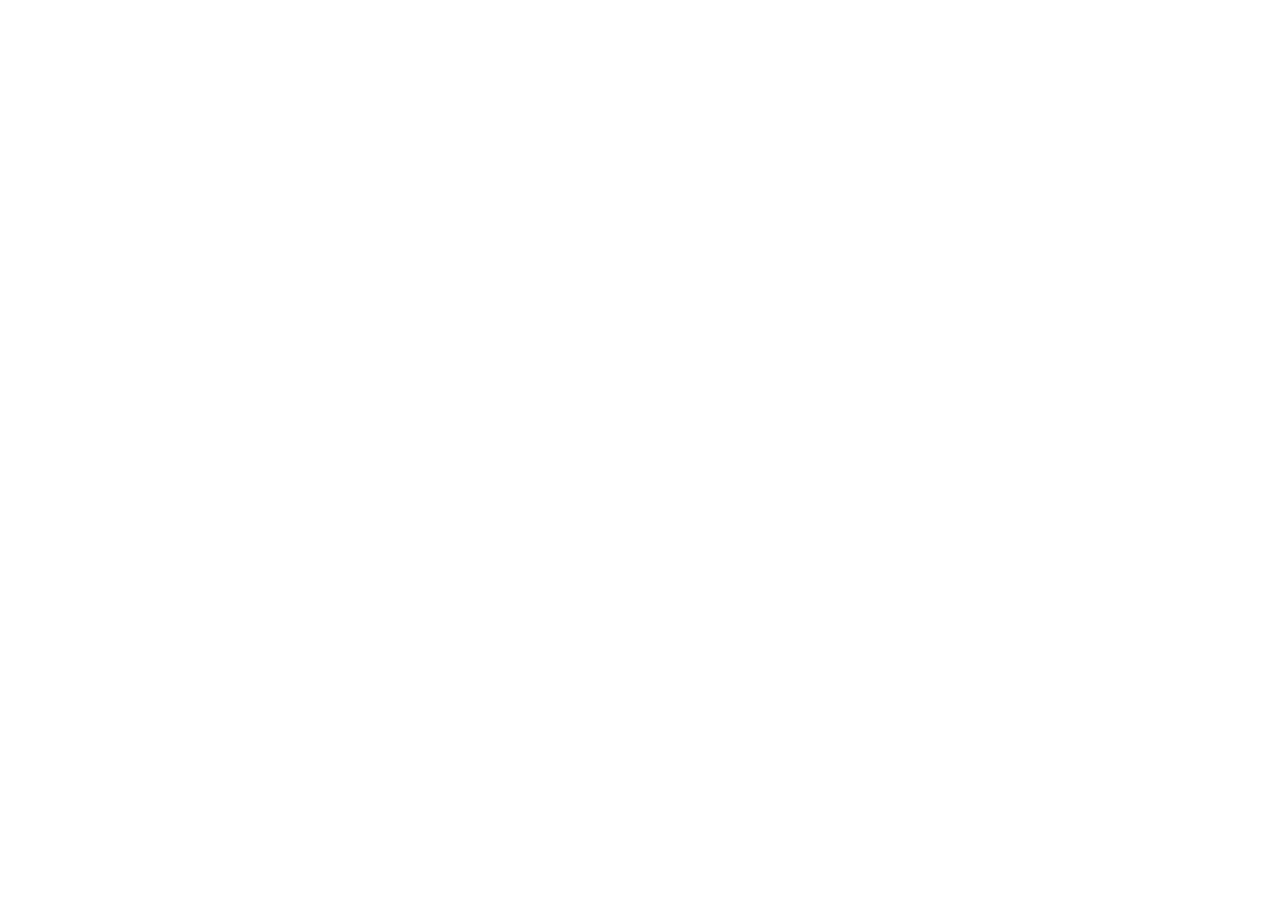
==== commit 74de3458: "Add files via upload" ====
--- a/index.html
+++ b/index.html
@@ -9,7 +9,7 @@
 <link rel="stylesheet" href="style.css">
 </head>
 <body>
-<div id="authGate" class="auth-gate" hidden><div class="login-card"><div class="login-brand"><span>V</span><strong>ViewEC Corp.</strong></div><p class="eyebrow">PRIVATE ACCESS</p><h1>登入服務方案頁面</h1><p>請輸入帳號與密碼後瀏覽內容。</p><form id="loginForm"><label>帳號<input id="loginUser" autocomplete="username" required></label><label>密碼<input id="loginPass" type="password" autocomplete="current-password" required></label><button class="cta full" type="submit">登入</button><p id="loginError" class="login-error" aria-live="polite"></p></form></div></div>
+<div id="authGate" class="auth-gate" hidden><div class="login-card"><div class="login-brand"><span>V</span><strong>ViewEC Corp.</strong></div><p class="eyebrow">PRIVATE ACCESS</p><h1>登入服務方案頁面</h1><p>請輸入已授權的 Email 與密碼後瀏覽內容。</p><form id="loginForm"><label>Email<input id="loginUser" type="email" autocomplete="username" placeholder="name@example.com" required></label><label>密碼<input id="loginPass" type="password" autocomplete="current-password" required></label><button class="cta full" type="submit">登入</button><p id="loginError" class="login-error" aria-live="polite"></p></form></div></div>
 <div id="siteApp" hidden>
 <header class="header"><div class="container nav"><a class="logo" href="#top"><span>V</span>ViewEC Corp.</a><button id="menu" aria-label="開啟選單">☰</button><nav id="nav"><a href="#services">服務內容</a><a href="#audience">適用對象</a><a href="#plans">服務方案</a><a href="#compare">方案比較</a><a href="addons.html">單項服務</a><button class="nav-logout" id="logoutBtn" type="button">登出</button></nav></div></header>
 <main id="top">
@@ -80,4 +80,4 @@
 <p class="note">※ 實際服務內容、執行範圍與費用，將依品牌現況、商品類型及目標市場另行確認。上述價格皆為未稅價格。</p></div></section>
 </main>
 <div class="floating-summary" id="floatingSummary" hidden><div><small>已選擇方案</small><strong id="floatingPlan">—</strong></div><a class="cta small" href="addons.html">繼續選擇單項服務</a></div>
-<script src="script.js"></script></div></body></html>
+<script src="script.js"></script><script type="module" src="auth.js"></script></div></body></html>
